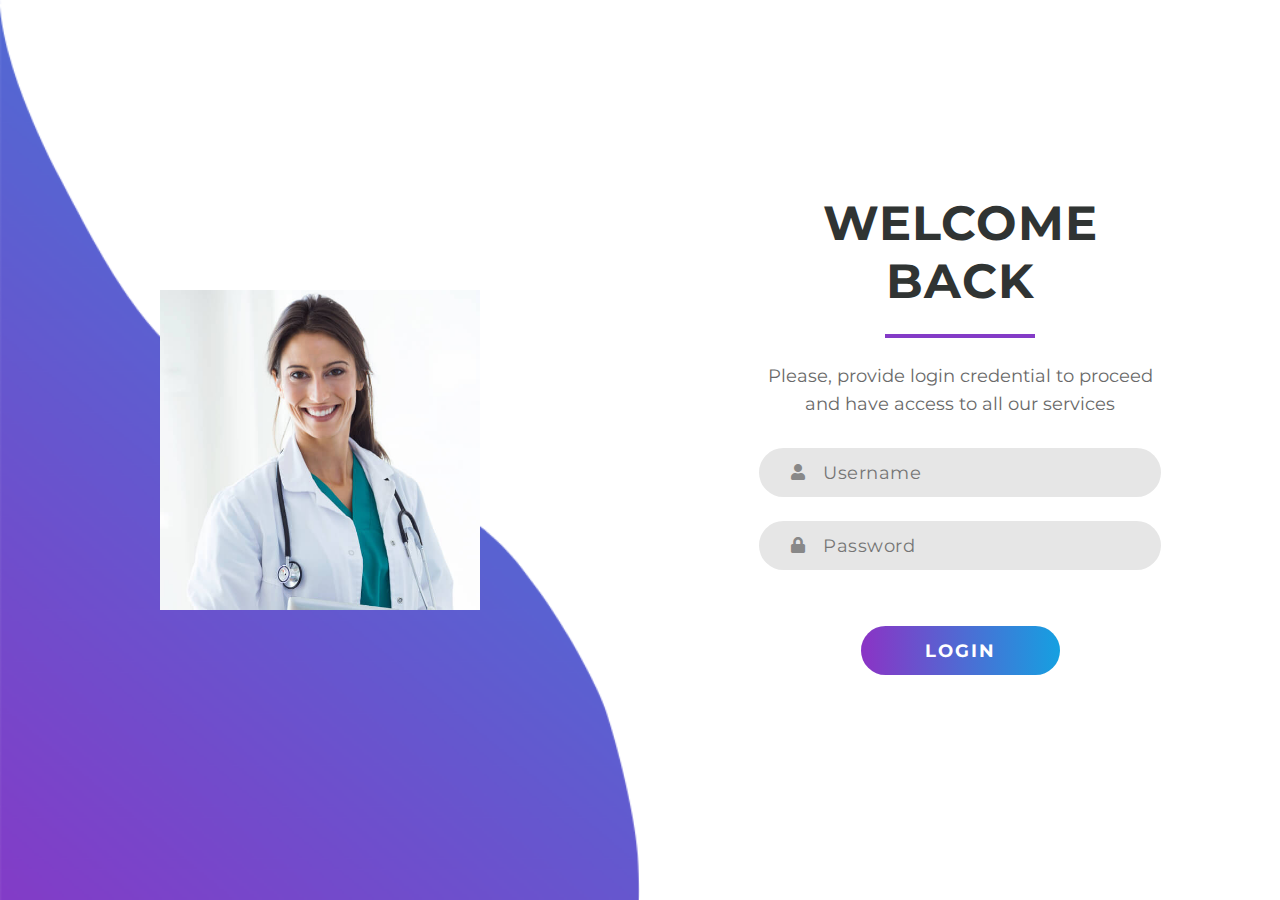
==== login.html @ 3d33bc5d "Added login form" ====
<!DOCTYPE html>
<html lang="en">
<head>
    <meta charset="UTF-8">
    <meta name="viewport" content="width=device-width, initial-scale=1.0">
    <link rel="stylesheet" href="https://cdnjs.cloudflare.com/ajax/libs/font-awesome/5.15.1/css/all.min.css">
    <link rel="stylesheet" href="./assets/css/login.css">
    <link href="https://fonts.googleapis.com/css2?family=Montserrat&display=swap" rel="stylesheet">
    <title>Login page</title>
</head>
<body>
    <section class="side">
        <img src="./assets/img/doctors/doctors-2.jpg" alt="">
    </section>

    <section class="main">
        <div class="login-container">
            <p class="title">Welcome back</p>
            <div class="separator"></div>
            <p class="welcome-message">Please, provide login credential to proceed and have access to all our services</p>

            <form class="login-form">
                <div class="form-control">
                    <input type="text" placeholder="Username">
                    <i class="fas fa-user"></i>
                </div>
                <div class="form-control">
                    <input type="password" placeholder="Password">
                    <i class="fas fa-lock"></i>
                </div>

                <button class="submit">Login</button>
            </form>
        </div>
    </section>
    
</body>
</html>
---- assets/css/login.css ----
* {
    margin: 0;
    padding: 0;
    box-sizing: border-box;
    font-family: 'Montserrat', sans-serif;
    color: #303433;
}

body {
    min-height: 100vh;
    width: 100%;
    display: grid;
    grid-template-columns: 1fr 1fr;
}

section {
    display: flex;
    justify-content: center;
    align-items: center;
}

section.side {
    /* background-color: #15a0e1; */
     background: url(/assets/img/bk.png) no-repeat;
    background-size: 100% 102%;
}

.side img {
    width: 50%;
    max-width: 50%;
}

.login-container {
    max-width: 450px;
    padding: 24px;
    display: flex;
    flex-direction: column;
    align-items: center;
}

.title {
    text-transform: uppercase;
    font-size: 3em;
    font-weight: bold;
    text-align: center;
    letter-spacing: 1px;
}

.separator {
    width: 150px;
    height: 4px;
    background-color: #843bc7;
    margin: 24px;
}

.welcome-message {
    text-align: center;
    font-size: 1.1em;
    line-height: 28px;
    margin-bottom: 30px;
    color: #696969;
}

.login-form {
    width: 100%;
    display: flex;
    flex-direction: column;
}

.form-control {
    width: 100%;
    position: relative;
    margin-bottom: 24px;
}

input,
button {
    border: none;
    outline: none;
    border-radius: 30px;
    font-size: 1.1em;
}

input {
    width: 100%;
    background: #e6e6e6;
    color: #333;
    letter-spacing: 0.5px;
    padding: 14px 64px;
}

input ~ i {
    position: absolute;
    left: 32px;
    top: 50%;
    transform: translateY(-50%);
    color: #888;
    transition: color   0.4s;
}

input:focus ~ i {
    color: #843bc7;
}

button.submit {
    color: #fff;
    padding: 14px 64px;
    margin: 32px auto;
    text-transform: uppercase;
    letter-spacing: 2px;
    font-weight: bold;
    background-image: linear-gradient(to right, #8b33c5, #15a0e1);
    cursor: pointer;
    transition: opacity 0.4s;
}

button.submit:hover {
    opacity: 0.9;
}

/* ----  Responsiveness   ----  */
@media (max-width: 780px) {

    body {
        display: flex;
        justify-content: center;
        align-items: center;
    }

    .side {
        display: none;
    }
}
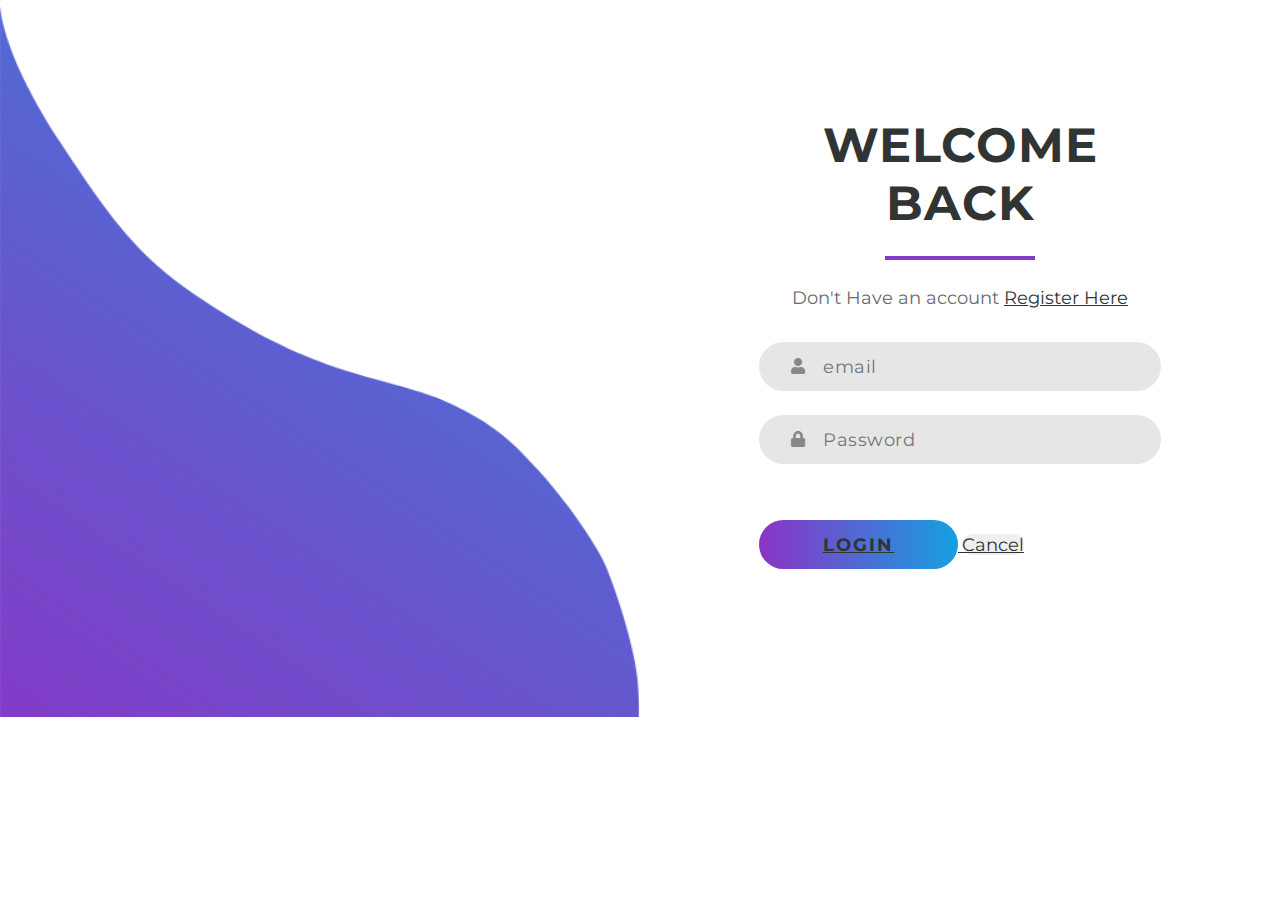
==== commit 30a9f565: "Edited specialist's corner" ====
--- a/login.html
+++ b/login.html
@@ -5,32 +5,38 @@
     <meta name="viewport" content="width=device-width, initial-scale=1.0">
     <link rel="stylesheet" href="https://cdnjs.cloudflare.com/ajax/libs/font-awesome/5.15.1/css/all.min.css">
     <link rel="stylesheet" href="./assets/css/login.css">
+    <link rel="stylesheet" href="./assets/css/breastCancer.css">
     <link href="https://fonts.googleapis.com/css2?family=Montserrat&display=swap" rel="stylesheet">
     <title>Login page</title>
 </head>
+
 <body>
     <section class="side">
-        <img src="./assets/img/doctors/doctors-2.jpg" alt="">
+        <img src="./assets/img/doctors-2-removebg-preview.png" alt="">
+        
     </section>
 
     <section class="main">
         <div class="login-container">
             <p class="title">Welcome back</p>
             <div class="separator"></div>
-            <p class="welcome-message">Please, provide login credential to proceed and have access to all our services</p>
+            <p class="welcome-message">Don't Have an account <span><a href="./signup.html"> Register Here</p></span>
 
-            <form class="login-form">
+
+            <form class="login-form" action="POST">
                 <div class="form-control">
-                    <input type="text" placeholder="Username">
+                    <input type="email" id="email" name="email" placeholder="email">
                     <i class="fas fa-user"></i>
                 </div>
                 <div class="form-control">
-                    <input type="password" placeholder="Password">
+                    <input type="password" id="password" name="password" placeholder="Password">
                     <i class="fas fa-lock"></i>
                 </div>
-
-                <button class="submit">Login</button>
-            </form>
+                <div class="buttons">
+               <button class="submit"><a href="./speclialist.html">Login</button>
+                <button class="submit1"><a href="./index.html">Cancel</button> 
+               </div>
+            </form> 
         </div>
     </section>
     
